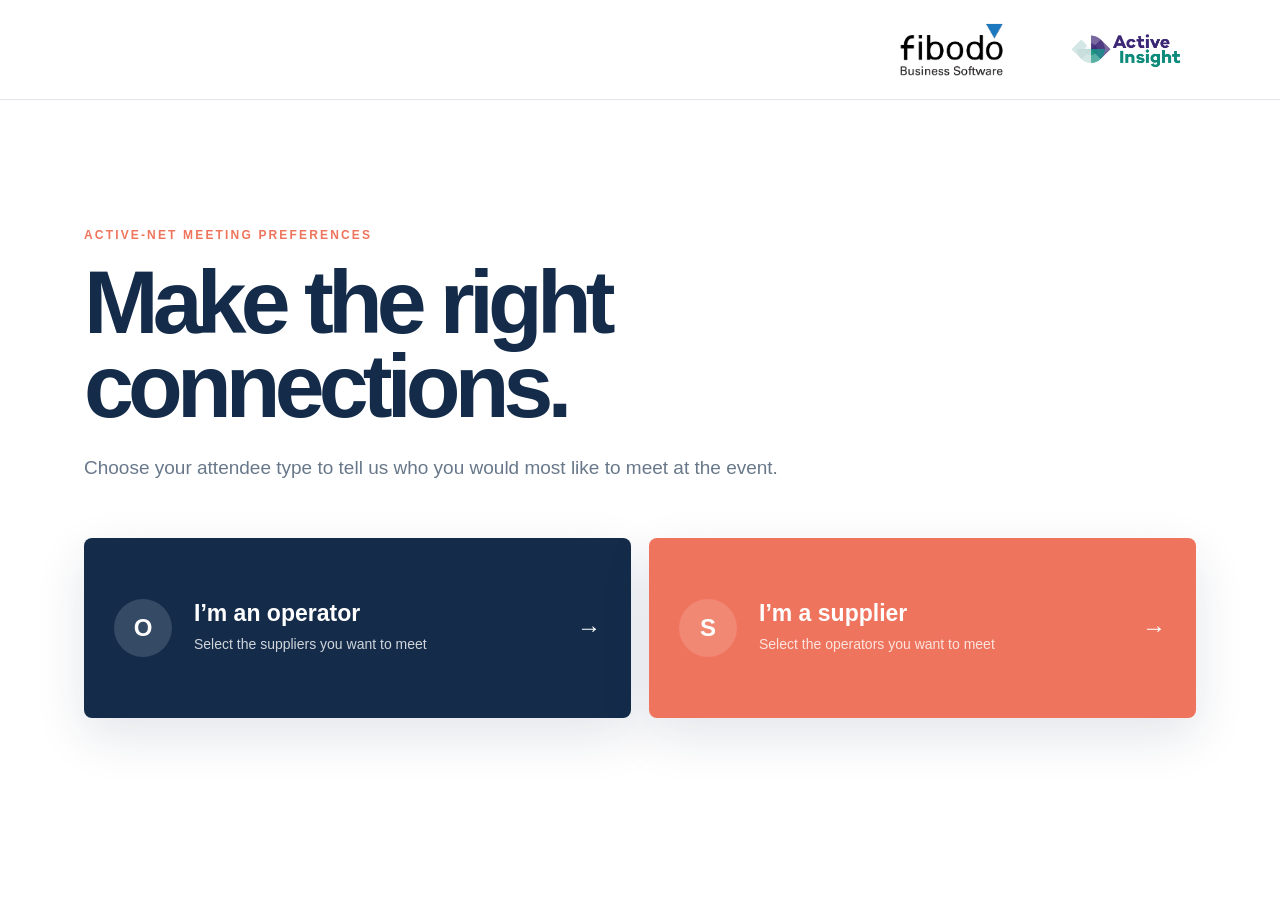
==== active-insight-scotland.html @ 8cc275d3 "Add" ====
<!doctype html>
<html lang="en">
<head>
  <meta charset="utf-8">
  <meta name="viewport" content="width=device-width, initial-scale=1">
  <meta name="description" content="Choose your active-net meeting preferences.">
  <title>fibodo Meeting Selector</title>
  <link rel="stylesheet" href="styles.css">
</head>
<body>
  <main class="site-shell">
    <header class="brand-header">
      <div class="brand-logos">
        <a href="index.html" aria-label="Meeting preferences home"><img class="fibodo-logo" src="fibodo-logo.svg" alt="fibodo"></a>
        <img class="active-insight-logo" src="ACT232-active-insight-logo_jpg-e1696514725689.jpg" alt="Active Insight">
      </div>
    </header>
    <section class="welcome">
      <div class="eyebrow">active-net meeting preferences</div>
      <h1>Make the right connections.</h1>
      <p>Choose your attendee type to tell us who you would most like to meet at the event.</p>
      <div class="journey-grid">
        <a href="operators.html" class="journey-card"><span class="journey-icon">O</span><span><strong>I’m an operator</strong><small>Select the suppliers you want to meet</small></span><b aria-hidden="true">→</b></a>
        <a href="suppliers.html" class="journey-card coral"><span class="journey-icon">S</span><span><strong>I’m a supplier</strong><small>Select the operators you want to meet</small></span><b aria-hidden="true">→</b></a>
      </div>
    </section>
  </main>
</body>
</html>
---- styles.css ----
:root{--navy:#142c4a;--coral:#ef745d;--aqua:#59c7cc;--cream:#f4f1ea;--ink:#18283b;--muted:#68788a;--line:#dce3e8;--white:#fff}*{box-sizing:border-box}html{scroll-behavior:smooth}body{margin:0;background:var(--white);color:var(--ink);font-family:Arial,Helvetica,sans-serif}button,input{font:inherit}[hidden]{display:none!important}.site-shell{min-height:100vh;background:var(--white)}
.brand-header{min-height:100px;display:flex;align-items:center;justify-content:flex-end;padding:16px clamp(24px,6vw,88px);border-bottom:1px solid rgba(20,44,74,.12);background:var(--white)}.brand-logos{display:flex;align-items:center;justify-content:flex-end;gap:clamp(14px,2vw,28px)}.brand-logos a{display:flex;align-items:center}.fibodo-logo,.active-insight-logo{display:block;width:clamp(112px,12vw,150px);height:56px;object-fit:contain}
.welcome,.success-card{max-width:1160px;margin:0 auto;padding:clamp(72px,10vw,140px) 24px}.welcome h1,.form-hero h1,.success-card h1{color:var(--navy);font-size:clamp(48px,7vw,92px);line-height:.94;letter-spacing:-.065em;margin:18px 0 24px;max-width:900px}.welcome>p,.form-hero>p,.success-card p{color:var(--muted);font-size:19px;line-height:1.65;max-width:720px}.eyebrow{color:var(--coral);font-size:12px;font-weight:800;letter-spacing:.18em;text-transform:uppercase}.journey-grid{display:grid;grid-template-columns:1fr 1fr;gap:18px;margin-top:54px}.journey-card{min-height:180px;display:grid;grid-template-columns:auto 1fr auto;align-items:center;gap:22px;padding:30px;border-radius:8px;color:white;background:var(--navy);text-decoration:none;box-shadow:0 18px 50px rgba(20,44,74,.12);transition:transform .2s,box-shadow .2s}.journey-card:hover{transform:translateY(-4px);box-shadow:0 24px 60px rgba(20,44,74,.2)}.journey-card.coral{background:var(--coral)}.journey-icon{display:grid;place-items:center;width:58px;height:58px;border-radius:50%;background:rgba(255,255,255,.14);font-size:24px;font-weight:800}.journey-card strong,.journey-card small{display:block}.journey-card strong{font-size:23px;margin-bottom:8px}.journey-card small{opacity:.8;font-size:14px;line-height:1.4}.journey-card>b{font-size:24px}
.form-hero{background:var(--navy);color:white;padding:42px max(24px,calc((100vw - 1080px)/2)) 64px;position:relative;overflow:hidden}.form-hero:after{content:"";position:absolute;width:280px;height:280px;border:72px solid var(--aqua);border-radius:50%;right:-90px;top:-110px;opacity:.2}.hero-grid{display:grid;grid-template-columns:minmax(0,1.02fr) minmax(360px,.98fr);gap:clamp(44px,7vw,88px);position:relative;z-index:1}.hero-heading{padding-top:10px}.form-hero h1{color:white;font-size:clamp(44px,5.6vw,70px);line-height:.98;max-width:650px;margin:16px 0 24px;position:relative;z-index:1}.hero-heading>p:not(.hero-lead){color:#cbd8e4;font-size:17px;line-height:1.65;max-width:580px}.hero-lead{color:white;font-size:clamp(22px,2.5vw,30px);font-weight:800;letter-spacing:-.03em;margin:0 0 14px}.hero-details{align-self:start;background:rgba(255,255,255,.08);border:1px solid rgba(255,255,255,.14);border-radius:12px;padding:clamp(24px,3vw,34px);box-shadow:0 24px 60px rgba(4,15,29,.18);backdrop-filter:blur(3px)}.hero-details>p{color:#e5edf4;font-size:15px;line-height:1.62;margin:0 0 16px}.hero-details .deadline{display:inline-flex;align-items:center;gap:10px;background:var(--aqua);color:var(--navy);border-radius:100px;padding:8px 14px;font-size:13px;font-weight:800;margin:2px 0 18px}.deadline span{font-size:10px;letter-spacing:.1em;text-transform:uppercase;border-right:1px solid rgba(20,44,74,.25);padding-right:10px}.hero-details .reassurance{border-left:3px solid var(--coral);padding-left:16px;margin-top:22px}.hero-details .thank-you{color:white;font-size:17px;font-weight:800;margin:20px 0 0}.back-link{color:#fff;display:inline-flex;gap:8px;align-items:center;text-decoration:none;font-size:14px;margin-bottom:38px;opacity:.75}.meeting-form{max-width:1080px;margin:0 auto;padding:64px 24px 0}fieldset{border:0;padding:0;margin:0 0 60px;min-width:0}legend,.selection-heading h2{color:var(--navy);font-size:30px;font-weight:800;letter-spacing:-.04em;margin-bottom:28px}.field-grid{display:grid;grid-template-columns:1fr 1fr;gap:22px}.field-grid label>span{display:block;font-size:13px;font-weight:700;margin-bottom:9px}.field-grid input,.search-box input{width:100%;height:54px;border-radius:5px;background:white;border:1px solid var(--line);padding:0 16px;outline:none}.field-grid input:focus,.search-box input:focus{border-color:var(--aqua);box-shadow:0 0 0 3px rgba(89,199,204,.18)}
.selection-heading{display:flex;justify-content:space-between;align-items:center;gap:24px}.selection-heading h2{margin:0}.selection-heading p{color:var(--muted);font-size:14px;line-height:1.5;margin:8px 0 0}.selection-count{flex:none;background:#dceff0;color:var(--navy);font-size:12px;font-weight:800;padding:9px 13px;border-radius:100px}.search-box{display:block;position:relative;margin:26px 0 18px}.search-box>span:first-child{position:absolute;left:16px;top:13px;font-size:24px;color:var(--muted);z-index:2}.search-box input{padding-left:48px}.company-grid{display:grid;grid-template-columns:repeat(3,1fr);gap:12px}.company-option{min-height:78px;background:#fff;border:1px solid var(--line);border-radius:6px;padding:14px;display:grid;grid-template-columns:42px 1fr auto;gap:12px;align-items:center;font-size:14px;font-weight:700;cursor:pointer;transition:border .18s,transform .18s,box-shadow .18s}.company-option:hover{border-color:var(--aqua);transform:translateY(-1px);box-shadow:0 8px 24px rgba(20,44,74,.07)}.company-option:has(input:checked){border-color:var(--coral);box-shadow:0 7px 22px rgba(239,116,93,.12)}.company-option:has(input:disabled){opacity:.48;cursor:not-allowed}.company-mark{width:42px;height:42px;display:grid;place-items:center;border-radius:50%;background:var(--navy);color:white;font-size:17px}.company-option input{appearance:none;width:22px;height:22px;border:1px solid #aebbc7;border-radius:4px;display:grid;place-content:center;cursor:pointer}.company-option input:before{content:"✓";color:white;font-size:15px;font-weight:900;transform:scale(0);transition:transform .12s}.company-option input:checked{background:var(--coral);border-color:var(--coral)}.company-option input:checked:before{transform:scale(1)}.company-option input:focus-visible{outline:3px solid rgba(89,199,204,.4);outline-offset:2px}.company-option input:disabled{cursor:not-allowed}
.submit-bar{position:sticky;bottom:0;background:var(--white);box-shadow:0 -10px 35px rgba(20,44,74,.09);border-radius:8px 8px 0 0;padding:18px 22px;display:flex;align-items:center;justify-content:space-between;z-index:5}.submit-bar>div{display:flex;align-items:baseline;gap:8px}.submit-bar strong{color:var(--coral);font-size:24px}.submit-bar span{color:var(--muted);font-size:13px}.submit-bar button{height:49px;padding:0 25px;border:0;border-radius:4px;background:var(--coral);color:#fff;font-weight:800;cursor:pointer}.submit-bar button:hover{background:#dc624d}.submit-bar button:disabled{background:#a9b2ba;cursor:not-allowed}.form-error{color:#b42318;text-align:right;margin:10px 0 0;font-size:14px}.empty-state{text-align:center;padding:40px;color:var(--muted)}footer{text-align:center;color:var(--muted);padding:40px 24px;font-size:12px}footer strong{color:var(--navy)}.success-card{text-align:center;max-width:760px}.success-tick{display:grid;place-items:center;width:58px;height:58px;border-radius:50%;background:var(--coral);color:white;font-size:30px;margin:0 auto 28px}.success-card h1{font-size:72px}.success-card p{margin:0 auto 28px}.success-card a{color:var(--navy);font-weight:800}.sr-only{position:absolute;width:1px;height:1px;padding:0;margin:-1px;overflow:hidden;clip:rect(0,0,0,0);white-space:nowrap;border:0}
@media(max-width:900px){.hero-grid{grid-template-columns:1fr;gap:34px}.hero-heading>p:not(.hero-lead){max-width:680px}.hero-details{max-width:680px}}@media(max-width:800px){.journey-grid,.field-grid{grid-template-columns:1fr}.company-grid{grid-template-columns:1fr 1fr}.brand-header{min-height:84px}.meeting-form{padding-top:44px}.form-hero{padding-top:34px}.back-link{margin-bottom:36px}}@media(max-width:560px){.brand-header{padding-block:12px}.brand-logos{gap:12px}.fibodo-logo,.active-insight-logo{width:100px;height:48px}.company-grid{grid-template-columns:1fr}.journey-card{min-height:150px;padding:22px;grid-template-columns:auto 1fr}.journey-card>b{display:none}.submit-bar{margin:0 -10px}.submit-bar span{display:none}.selection-heading{align-items:flex-start;flex-direction:column;gap:15px}.welcome h1{font-size:54px}.form-hero h1{font-size:42px}.hero-details{padding:22px}.hero-details .deadline{align-items:flex-start;flex-direction:column;gap:3px;border-radius:8px}.deadline span{border-right:0;padding-right:0}.success-card h1{font-size:58px}}@media(prefers-reduced-motion:reduce){*{scroll-behavior:auto!important;transition:none!important}}
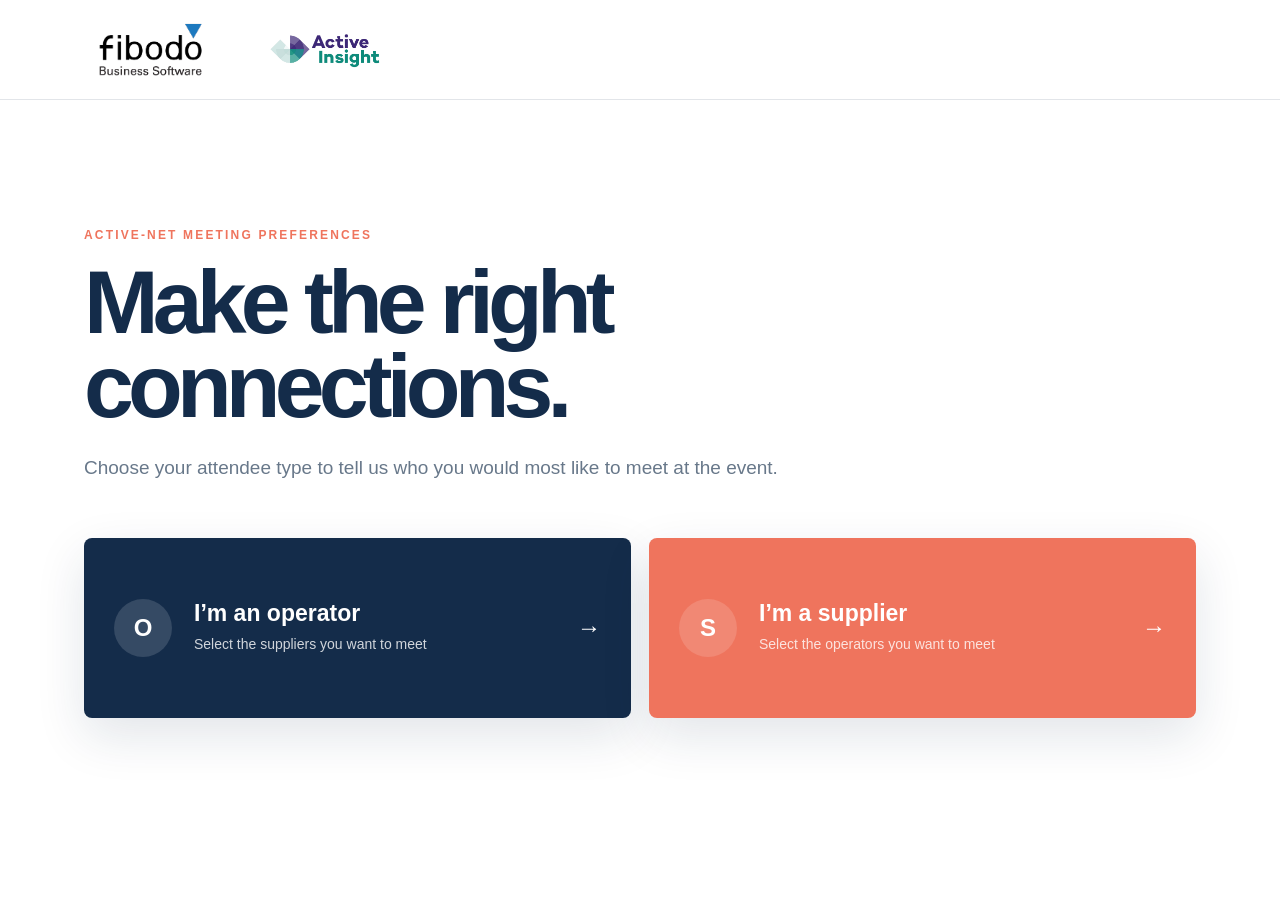
==== commit 6762749e: "Add Co-authored-by: Codex <noreply@openai.com>" ====
--- a/active-insight-scotland.html
+++ b/active-insight-scotland.html
@@ -5,7 +5,7 @@
   <meta name="viewport" content="width=device-width, initial-scale=1">
   <meta name="description" content="Choose your active-net meeting preferences.">
   <title>fibodo Meeting Selector</title>
-  <link rel="stylesheet" href="styles.css">
+  <link rel="stylesheet" href="active-styles.css">
 </head>
 <body>
   <main class="site-shell">
--- a/active-styles.css
+++ b/active-styles.css
@@ -0,0 +1,7 @@
+:root{--navy:#142c4a;--coral:#ef745d;--aqua:#59c7cc;--cream:#f4f1ea;--ink:#18283b;--muted:#68788a;--line:#dce3e8;--white:#fff}*{box-sizing:border-box}html{scroll-behavior:smooth}body{margin:0;background:var(--white);color:var(--ink);font-family:Arial,Helvetica,sans-serif}button,input{font:inherit}[hidden]{display:none!important}.site-shell{min-height:100vh;background:var(--white)}
+.brand-header{min-height:100px;display:flex;align-items:center;justify-content:flex-start;padding:16px clamp(24px,6vw,88px);border-bottom:1px solid rgba(20,44,74,.12);background:var(--white)}.brand-logos{display:flex;align-items:center;justify-content:flex-start;gap:clamp(14px,2vw,28px)}.brand-logos a{display:flex;align-items:center}.fibodo-logo,.active-insight-logo{display:block;width:clamp(112px,12vw,150px);height:56px;object-fit:contain}
+.welcome,.success-card{max-width:1160px;margin:0 auto;padding:clamp(72px,10vw,140px) 24px}.welcome h1,.form-hero h1,.success-card h1{color:var(--navy);font-size:clamp(48px,7vw,92px);line-height:.94;letter-spacing:-.065em;margin:18px 0 24px;max-width:900px}.welcome>p,.form-hero>p,.success-card p{color:var(--muted);font-size:19px;line-height:1.65;max-width:720px}.eyebrow{color:var(--coral);font-size:12px;font-weight:800;letter-spacing:.18em;text-transform:uppercase}.journey-grid{display:grid;grid-template-columns:1fr 1fr;gap:18px;margin-top:54px}.journey-card{min-height:180px;display:grid;grid-template-columns:auto 1fr auto;align-items:center;gap:22px;padding:30px;border-radius:8px;color:white;background:var(--navy);text-decoration:none;box-shadow:0 18px 50px rgba(20,44,74,.12);transition:transform .2s,box-shadow .2s}.journey-card:hover{transform:translateY(-4px);box-shadow:0 24px 60px rgba(20,44,74,.2)}.journey-card.coral{background:var(--coral)}.journey-icon{display:grid;place-items:center;width:58px;height:58px;border-radius:50%;background:rgba(255,255,255,.14);font-size:24px;font-weight:800}.journey-card strong,.journey-card small{display:block}.journey-card strong{font-size:23px;margin-bottom:8px}.journey-card small{opacity:.8;font-size:14px;line-height:1.4}.journey-card>b{font-size:24px}
+.form-hero{background:var(--navy);color:white;padding:42px max(24px,calc((100vw - 1080px)/2)) 64px;position:relative;overflow:hidden}.form-hero:after{content:"";position:absolute;width:280px;height:280px;border:72px solid var(--aqua);border-radius:50%;right:-90px;top:-110px;opacity:.2}.hero-grid{display:grid;grid-template-columns:minmax(0,1.02fr) minmax(360px,.98fr);gap:clamp(44px,7vw,88px);position:relative;z-index:1}.hero-heading{padding-top:10px}.form-hero h1{color:white;font-size:clamp(44px,5.6vw,70px);line-height:.98;max-width:650px;margin:16px 0 24px;position:relative;z-index:1}.hero-heading>p:not(.hero-lead){color:#cbd8e4;font-size:17px;line-height:1.65;max-width:580px}.hero-lead{color:white;font-size:clamp(22px,2.5vw,30px);font-weight:800;letter-spacing:-.03em;margin:0 0 14px}.hero-details{align-self:start;background:rgba(255,255,255,.08);border:1px solid rgba(255,255,255,.14);border-radius:12px;padding:clamp(24px,3vw,34px);box-shadow:0 24px 60px rgba(4,15,29,.18);backdrop-filter:blur(3px)}.hero-details>p{color:#e5edf4;font-size:15px;line-height:1.62;margin:0 0 16px}.hero-details .deadline{display:inline-flex;align-items:center;gap:10px;background:var(--aqua);color:var(--navy);border-radius:100px;padding:8px 14px;font-size:13px;font-weight:800;margin:2px 0 18px}.deadline span{font-size:10px;letter-spacing:.1em;text-transform:uppercase;border-right:1px solid rgba(20,44,74,.25);padding-right:10px}.hero-details .reassurance{border-left:3px solid var(--coral);padding-left:16px;margin-top:22px}.hero-details .thank-you{color:white;font-size:17px;font-weight:800;margin:20px 0 0}.back-link{color:#fff;display:inline-flex;gap:8px;align-items:center;text-decoration:none;font-size:14px;margin-bottom:38px;opacity:.75}.meeting-form{max-width:1080px;margin:0 auto;padding:64px 24px 0}fieldset{border:0;padding:0;margin:0 0 60px;min-width:0}legend,.selection-heading h2{color:var(--navy);font-size:30px;font-weight:800;letter-spacing:-.04em;margin-bottom:28px}.field-grid{display:grid;grid-template-columns:1fr 1fr;gap:22px}.field-grid label>span{display:block;font-size:13px;font-weight:700;margin-bottom:9px}.field-grid input,.search-box input{width:100%;height:54px;border-radius:5px;background:white;border:1px solid var(--line);padding:0 16px;outline:none}.field-grid input:focus,.search-box input:focus{border-color:var(--aqua);box-shadow:0 0 0 3px rgba(89,199,204,.18)}
+.selection-heading{display:flex;justify-content:space-between;align-items:center;gap:24px}.selection-heading h2{margin:0}.selection-heading p{color:var(--muted);font-size:14px;line-height:1.5;margin:8px 0 0}.selection-count{flex:none;background:#dceff0;color:var(--navy);font-size:12px;font-weight:800;padding:9px 13px;border-radius:100px}.search-box{display:block;position:relative;margin:26px 0 18px}.search-box>span:first-child{position:absolute;left:16px;top:13px;font-size:24px;color:var(--muted);z-index:2}.search-box input{padding-left:48px}.company-grid{display:grid;grid-template-columns:repeat(3,1fr);gap:12px}.company-option{min-height:78px;background:#fff;border:1px solid var(--line);border-radius:6px;padding:14px;display:grid;grid-template-columns:42px 1fr auto;gap:12px;align-items:center;font-size:14px;font-weight:700;cursor:pointer;transition:border .18s,transform .18s,box-shadow .18s}.company-option:hover{border-color:var(--aqua);transform:translateY(-1px);box-shadow:0 8px 24px rgba(20,44,74,.07)}.company-option:has(input:checked){border-color:var(--coral);box-shadow:0 7px 22px rgba(239,116,93,.12)}.company-option:has(input:disabled){opacity:.48;cursor:not-allowed}.company-mark{width:42px;height:42px;display:grid;place-items:center;border-radius:50%;background:var(--navy);color:white;font-size:17px}.company-option input{appearance:none;width:22px;height:22px;border:1px solid #aebbc7;border-radius:4px;display:grid;place-content:center;cursor:pointer}.company-option input:before{content:"✓";color:white;font-size:15px;font-weight:900;transform:scale(0);transition:transform .12s}.company-option input:checked{background:var(--coral);border-color:var(--coral)}.company-option input:checked:before{transform:scale(1)}.company-option input:focus-visible{outline:3px solid rgba(89,199,204,.4);outline-offset:2px}.company-option input:disabled{cursor:not-allowed}
+.submit-bar{position:sticky;bottom:0;background:var(--white);box-shadow:0 -10px 35px rgba(20,44,74,.09);border-radius:8px 8px 0 0;padding:18px 22px;display:flex;align-items:center;justify-content:space-between;z-index:5}.submit-bar>div{display:flex;align-items:baseline;gap:8px}.submit-bar strong{color:var(--coral);font-size:24px}.submit-bar span{color:var(--muted);font-size:13px}.submit-bar button{height:49px;padding:0 25px;border:0;border-radius:4px;background:var(--coral);color:#fff;font-weight:800;cursor:pointer}.submit-bar button:hover{background:#dc624d}.submit-bar button:disabled{background:#a9b2ba;cursor:not-allowed}.form-error{color:#b42318;text-align:right;margin:10px 0 0;font-size:14px}.empty-state{text-align:center;padding:40px;color:var(--muted)}footer{text-align:center;color:var(--muted);padding:40px 24px;font-size:12px}footer strong{color:var(--navy)}.success-card{text-align:center;max-width:760px}.success-tick{display:grid;place-items:center;width:58px;height:58px;border-radius:50%;background:var(--coral);color:white;font-size:30px;margin:0 auto 28px}.success-card h1{font-size:72px}.success-card p{margin:0 auto 28px}.success-card a{color:var(--navy);font-weight:800}.sr-only{position:absolute;width:1px;height:1px;padding:0;margin:-1px;overflow:hidden;clip:rect(0,0,0,0);white-space:nowrap;border:0}
+@media(max-width:900px){.hero-grid{grid-template-columns:1fr;gap:34px}.hero-heading>p:not(.hero-lead){max-width:680px}.hero-details{max-width:680px}}@media(max-width:800px){.journey-grid,.field-grid{grid-template-columns:1fr}.company-grid{grid-template-columns:1fr 1fr}.brand-header{min-height:84px}.meeting-form{padding-top:44px}.form-hero{padding-top:34px}.back-link{margin-bottom:36px}}@media(max-width:560px){.brand-header{padding-block:12px}.brand-logos{gap:12px}.fibodo-logo,.active-insight-logo{width:100px;height:48px}.company-grid{grid-template-columns:1fr}.journey-card{min-height:150px;padding:22px;grid-template-columns:auto 1fr}.journey-card>b{display:none}.submit-bar{margin:0 -10px}.submit-bar span{display:none}.selection-heading{align-items:flex-start;flex-direction:column;gap:15px}.welcome h1{font-size:54px}.form-hero h1{font-size:42px}.hero-details{padding:22px}.hero-details .deadline{align-items:flex-start;flex-direction:column;gap:3px;border-radius:8px}.deadline span{border-right:0;padding-right:0}.success-card h1{font-size:58px}}@media(prefers-reduced-motion:reduce){*{scroll-behavior:auto!important;transition:none!important}}
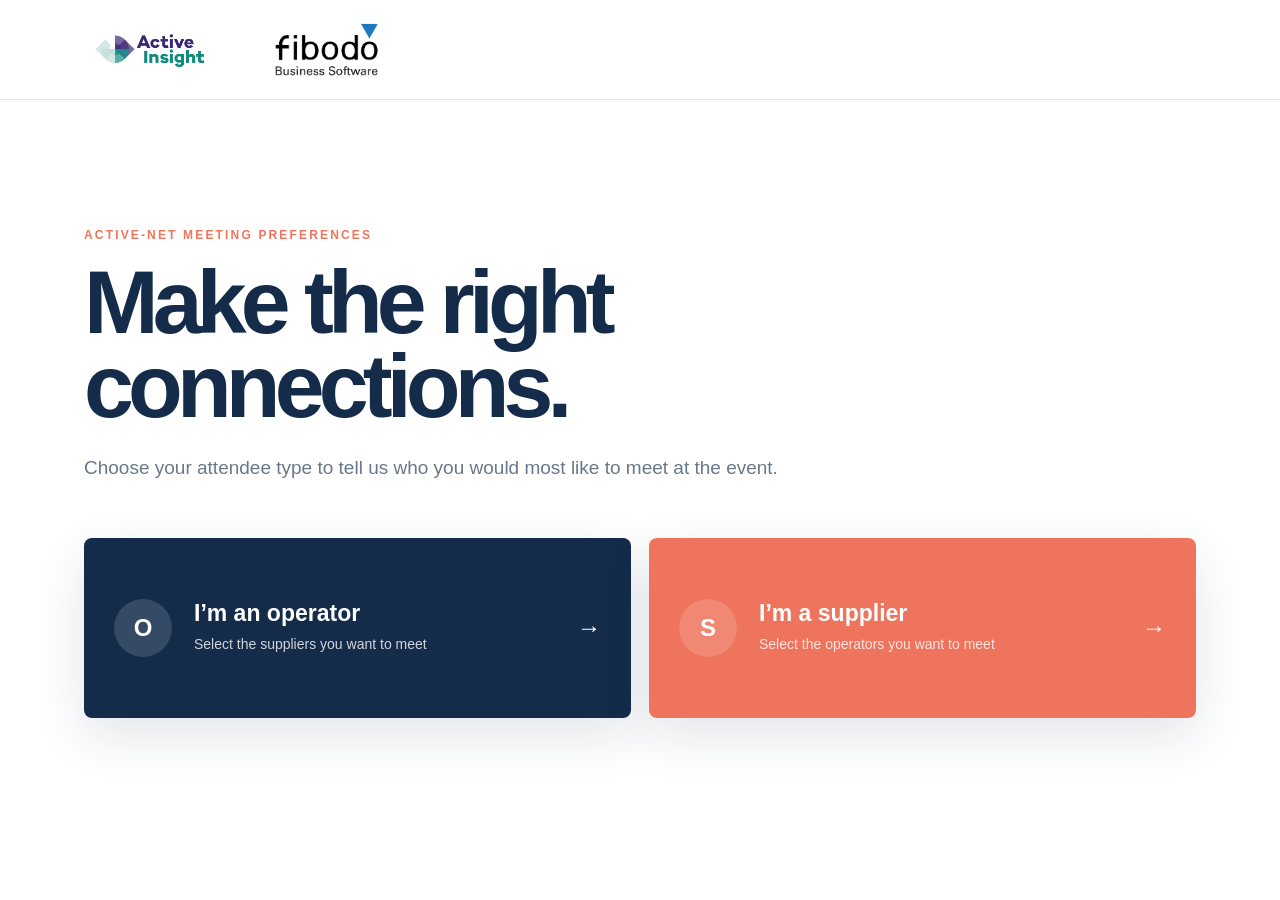
==== commit 4f4ea0d3: "Add Co-authored-by: Codex <noreply@openai.com>" ====
--- a/active-insight-scotland.html
+++ b/active-insight-scotland.html
@@ -11,8 +11,8 @@
   <main class="site-shell">
     <header class="brand-header">
       <div class="brand-logos">
+        <img class="active-insight-logo" src="ACT232-active-insight-logo_jpg-e1696514725689.jpg" alt="Active Insight">
         <a href="index.html" aria-label="Meeting preferences home"><img class="fibodo-logo" src="fibodo-logo.svg" alt="fibodo"></a>
-        <img class="active-insight-logo" src="ACT232-active-insight-logo_jpg-e1696514725689.jpg" alt="Active Insight">
       </div>
     </header>
     <section class="welcome">
